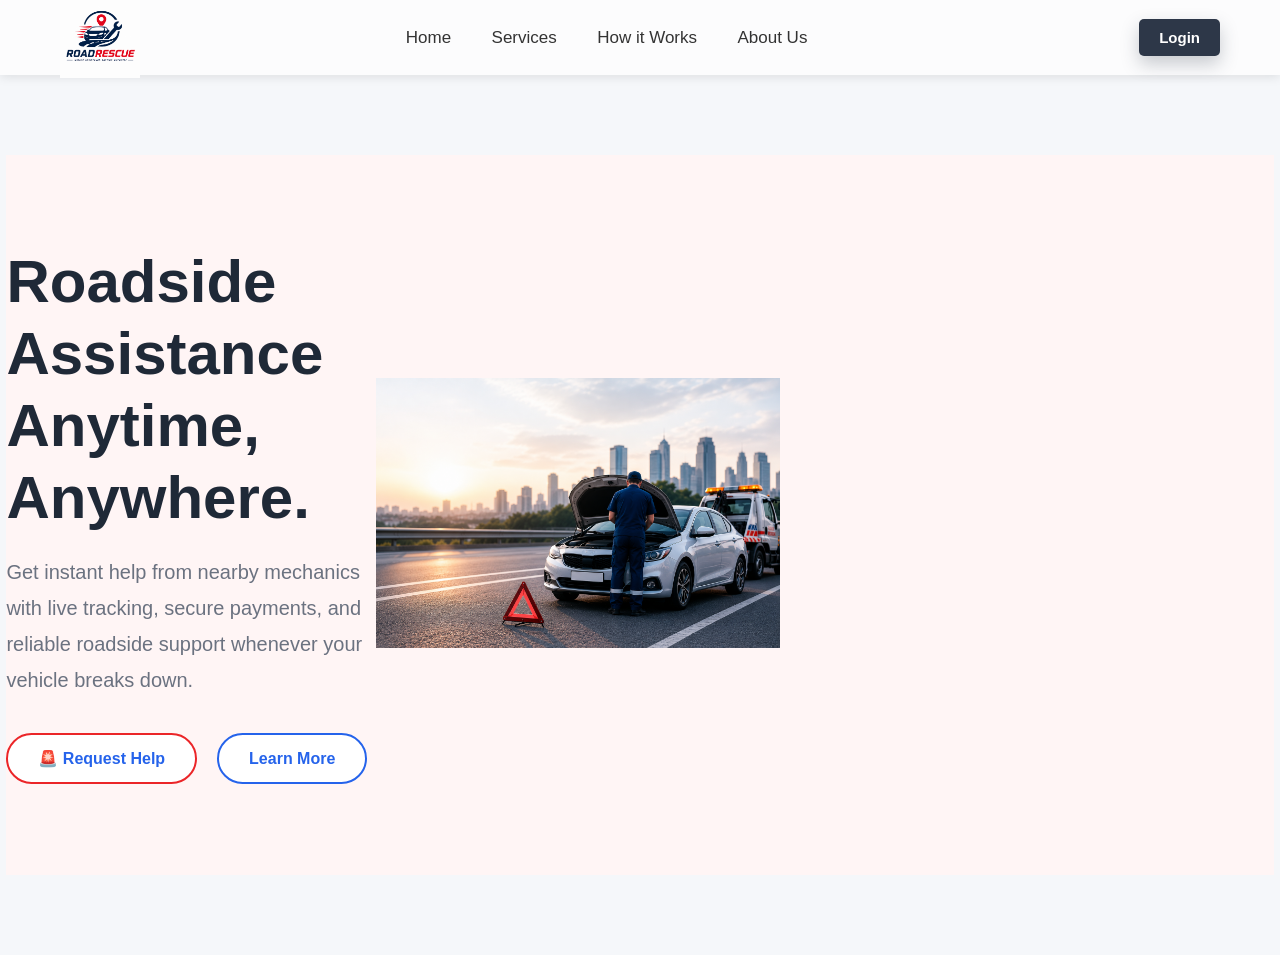
==== Index.html @ 271f8cce "Hero Section" ====
<!DOCTYPE html>
<html lang="en">

<head>
    <meta charset="UTF-8">
    <meta name="viewport" content="width=device-width, initial-scale=1.0">
    <title>RoadRescue</title>
    <link rel="stylesheet" href="style.css">
</head>

<body>
    <nav class="navbar">
        <div class="logo">
            <img src="Logo.png" alt="logo">
        </div>
        <div class="menu">
            <ul>
                <li><a href="Home">Home</a></li>
                <li><a href="#">Services</a></li>
                <li><a href="#">How it Works</a></li>
                <li><a href="#">About Us</a></li>

            </ul>
        </div>
        <div class="button">
            <button class="login">Login</button>
        </div>
    </nav>
    <section class="hero">
        <div class="hero-text">
            <h1>Roadside Assistance <br> Anytime, Anywhere.</h1>

            <p>
                Get instant help from nearby mechanics with live tracking,
                secure payments, and reliable roadside support whenever your
                vehicle breaks down.
            </p>

            <div class="hero-btns">
                <button class="help-btn">🚨 Request Help</button>
                <button class="learn-btn">Learn More</button>
            </div>

        </div>
        <div class="hero-img">
            <div class="hero-image">
                <img src="HeroSection.png" alt="Roadside Assistance">
            </div>
        </div>
    </section>
</body>

</html>
---- style.css ----
* {
    margin: 0;
    padding: 0;
    box-sizing: border-box;
    font-family: Arial, Helvetica, sans-serif;
}

body {
    background-color: #f5f7fa;
}

.navbar {

    width: 100%;
    height: 75px;
    background: #ffffffb3;
    display: flex;
    justify-content: space-between;
    align-items: center;
    padding: 0 60px;
    box-shadow: 0 2px 10px rgba(0, 0, 0, 0.1);
}

.navbar .logo {
    height: 80px;
    width: 24px;
    object-fit: cover;
    display: flex
}

.menu {
    display: flex;
    list-style: none;
    gap: 30px;
    /* Space between menu items */
    align-items: center;
}

.menu li {
    margin: 0 18px;
    display: inline;
}

.menu a {
    text-decoration: none;
    color: #333;
    font-size: 17px;
    transition: .3s;
}

.menu a:hover {
    color: #1565c0;
    text-decoration: underline;

}
.button button{
    padding:10px 20px;
    margin-left:10px;
    border:none;
    border-radius:5px;
    cursor:pointer;
    font-size:15px;
    transition:.3s;
}

.login{
    background:#2d3748;
    color:white;
    border:none;
    padding:14px 28px;
    border-radius:12px;
    font-size:16px;
    font-weight:600;
    cursor:pointer;
    transition:.3s;
    box-shadow:00 8px 18px rgba(45,55,72,0.25);
}

.login:hover{
    background:#1a202c;
    transform:scale(1.05);
}
.hero{
    width:99%;
    margin:80px auto;
    display:flex;
    justify-content:center;
    align-items:center;
    min-height:80vh;
    background-color: #FFF5F5;
}

.hero-text{
    width:50%;
}

.hero-text h1{
    font-size:60px;
    color:#1f2937;
    margin-bottom:20px;
    line-height:1.2;
}

.hero-text p{
    font-size:20px;
    color:#6b7280;
    line-height:1.8;
    margin-bottom:35px;
}

.hero-btns{
    display:flex;
    gap:20px;
}
.help-btn{
    padding:14px 30px;
    border:2px solid #eb2528;
    background:white;
    color:#2563eb;
    border-radius:40px;
    font-size:16px;
    font-weight:bold;
    cursor:pointer;
    transition:.3s;
}

.learn-btn{
    padding:14px 30px;
    border:2px solid #2563eb;
    background:white;
    color:#2563eb;
    border-radius:40px;
    font-size:16px;
    font-weight:bold;
    cursor:pointer;
    transition:.3s;
}

.learn-btn:hover{
    background:#2563eb;
    color:white;
}

.hero-image{
    width:45%;
}

.hero-image img{
    width:100%;
}
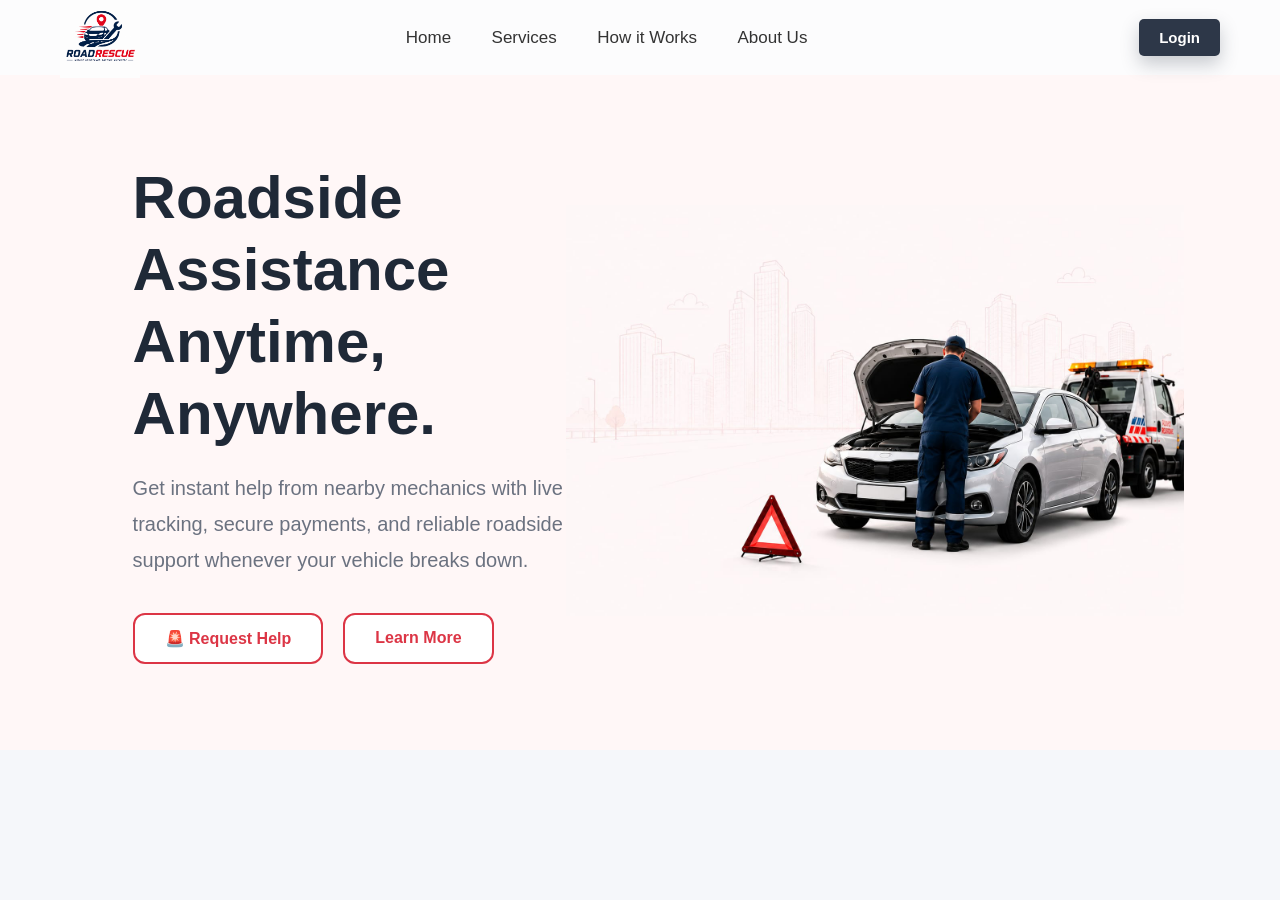
==== commit db2c2dea: "Hero section complete" ====
--- a/Index.html
+++ b/Index.html
@@ -44,7 +44,7 @@
         </div>
         <div class="hero-img">
             <div class="hero-image">
-                <img src="HeroSection.png" alt="Roadside Assistance">
+                <img src="HeroPic.jpeg" alt="Roadside Assistance">
             </div>
         </div>
     </section>
--- a/style.css
+++ b/style.css
@@ -53,98 +53,115 @@
     text-decoration: underline;
 
 }
-.button button{
-    padding:10px 20px;
-    margin-left:10px;
-    border:none;
-    border-radius:5px;
-    cursor:pointer;
-    font-size:15px;
-    transition:.3s;
+
+.button button {
+    padding: 10px 20px;
+    margin-left: 10px;
+    border: none;
+    border-radius: 5px;
+    cursor: pointer;
+    font-size: 15px;
+    transition: .3s;
 }
 
-.login{
-    background:#2d3748;
-    color:white;
-    border:none;
-    padding:14px 28px;
-    border-radius:12px;
-    font-size:16px;
-    font-weight:600;
-    cursor:pointer;
-    transition:.3s;
-    box-shadow:00 8px 18px rgba(45,55,72,0.25);
+.login {
+    background: #2d3748;
+    color: white;
+    border: none;
+    padding: 14px 28px;
+    border-radius: 12px;
+    font-size: 16px;
+    font-weight: 600;
+    cursor: pointer;
+    transition: .3s;
+    box-shadow: 00 8px 18px rgba(45, 55, 72, 0.25);
 }
 
-.login:hover{
-    background:#1a202c;
-    transform:scale(1.05);
-}
-.hero{
-    width:99%;
-    margin:80px auto;
-    display:flex;
-    justify-content:center;
-    align-items:center;
-    min-height:80vh;
-    background-color: #FFF5F5;
+.login:hover {
+    background: #1a202c;
+    transform: scale(1.05);
 }
 
-.hero-text{
-    width:50%;
+.hero {
+    width: 100%;
+    margin: auto;
+    padding: 50px;
+    display: flex;
+    justify-content: center;
+    align-items: center;
+    min-height: 75vh;
+    background-color: #fff7f7;
 }
 
-.hero-text h1{
-    font-size:60px;
-    color:#1f2937;
-    margin-bottom:20px;
-    line-height:1.2;
+.hero-text {
+    width: 85%;
+    margin-left: 7%;
 }
 
-.hero-text p{
-    font-size:20px;
-    color:#6b7280;
-    line-height:1.8;
-    margin-bottom:35px;
+.hero-text h1 {
+    font-size: 60px;
+    color: #1f2937;
+    margin-bottom: 20px;
+    line-height: 1.2;
 }
 
-.hero-btns{
-    display:flex;
-    gap:20px;
-}
-.help-btn{
-    padding:14px 30px;
-    border:2px solid #eb2528;
-    background:white;
-    color:#2563eb;
-    border-radius:40px;
-    font-size:16px;
-    font-weight:bold;
-    cursor:pointer;
-    transition:.3s;
+.hero-text p {
+    font-size: 20px;
+    color: #6b7280;
+    line-height: 1.8;
+    margin-bottom: 35px;
 }
 
-.learn-btn{
-    padding:14px 30px;
-    border:2px solid #2563eb;
-    background:white;
-    color:#2563eb;
-    border-radius:40px;
-    font-size:16px;
-    font-weight:bold;
-    cursor:pointer;
-    transition:.3s;
+.hero-btns {
+    display: flex;
+    gap: 20px;
 }
 
-.learn-btn:hover{
-    background:#2563eb;
-    color:white;
+.help-btn {
+
+    padding: 14px 30px;
+    border: 2px solid #DC3545;
+    background: white;
+    color: #DC3545;
+    border-radius: 12px;
+    font-size: 16px;
+    font-weight: bold;
+    cursor: pointer;
+    transition: .3s;
+
 }
 
-.hero-image{
-    width:45%;
+.learn-btn {
+
+    padding: 14px 30px;
+    border: 2px solid #DC3545;
+    background: white;
+    color: #DC3545;
+    border-radius: 12px;
+    font-size: 16px;
+    font-weight: bold;
+    cursor: pointer;
+    transition: .3s;
+
 }
 
-.hero-image img{
-    width:100%;
+.help-btn:hover {
+     background: #DC3545;
+     color: white;
+    transform: scale(1.05);
 }
+.learn-btn:hover {
+     background: #DC3545;
+     color: white;
+    transform: scale(1.05);
+}
+
+.hero-image {
+    
+    margin-right: 7%;
+}
+
+.hero-image img {
+    width: 100%;
+    object-fit: cover;
+}
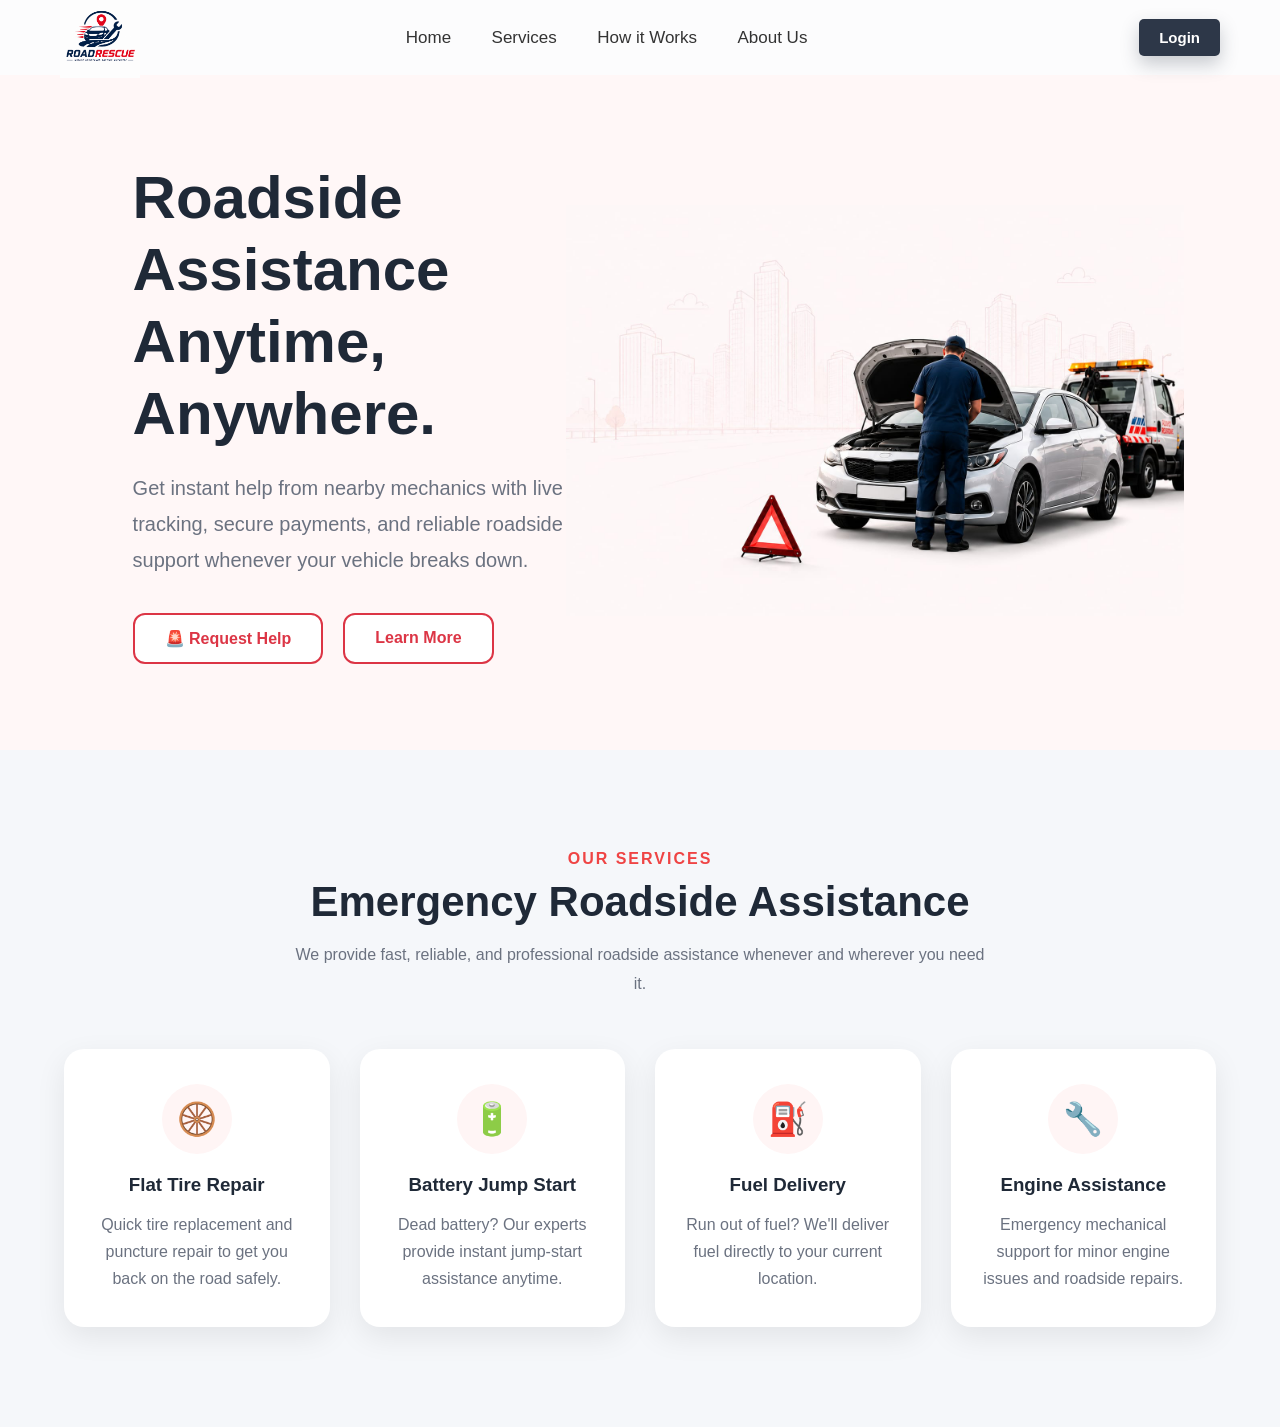
==== commit cc2395f5: "Service Section" ====
--- a/Index.html
+++ b/Index.html
@@ -48,6 +48,44 @@
             </div>
         </div>
     </section>
+    <section class="services">
+
+    <h4>OUR SERVICES</h4>
+    <h2>Emergency Roadside Assistance</h2>
+    <p class="subtitle">
+        We provide fast, reliable, and professional roadside assistance
+        whenever and wherever you need it.
+    </p>
+
+    <div class="service-container">
+
+        <div class="card">
+            <div class="icon">🛞</div>
+            <h3>Flat Tire Repair</h3>
+            <p>Quick tire replacement and puncture repair to get you back on the road safely.</p>
+        </div>
+
+        <div class="card">
+            <div class="icon">🔋</div>
+            <h3>Battery Jump Start</h3>
+            <p>Dead battery? Our experts provide instant jump-start assistance anytime.</p>
+        </div>
+
+        <div class="card">
+            <div class="icon">⛽</div>
+            <h3>Fuel Delivery</h3>
+            <p>Run out of fuel? We'll deliver fuel directly to your current location.</p>
+        </div>
+
+        <div class="card">
+            <div class="icon">🔧</div>
+            <h3>Engine Assistance</h3>
+            <p>Emergency mechanical support for minor engine issues and roadside repairs.</p>
+        </div>
+
+    </div>
+
+</section>
 </body>
 
 </html>
--- a/style.css
+++ b/style.css
@@ -164,4 +164,95 @@
 .hero-image img {
     width: 100%;
     object-fit: cover;
-}+}
+.services{
+    width:90%;
+    margin:100px auto;
+    text-align:center;
+}
+
+* .services h4{
+    color:#ef4444;
+    letter-spacing:2px;
+    margin-bottom:10px;
+}
+
+.services h2{
+    font-size:42px;
+    color:#1f2937;
+    margin-bottom:15px;
+}
+
+.subtitle{
+    color:#6b7280;
+    width:60%;
+    margin:auto;
+    line-height:1.8;
+    margin-bottom:50px;
+}
+
+.service-container{
+    display:grid;
+    grid-template-columns:repeat(4,1fr);
+    gap:30px;
+}
+
+.card{
+    background:white;
+    padding:35px 25px;
+    border-radius:20px;
+    box-shadow:0 10px 30px rgba(0,0,0,.08);
+    transition:.35s;
+    cursor:pointer;
+}
+
+.card:hover{
+    transform:translateY(-12px);
+    box-shadow:0 20px 40px rgba(239,68,68,.18);
+}
+
+.icon{
+    width:70px;
+    height:70px;
+    margin:auto;
+    background:#fff5f5;
+    border-radius:50%;
+    display:flex;
+    justify-content:center;
+    align-items:center;
+    font-size:32px;
+    margin-bottom:20px;
+}
+
+.card h3{
+    color:#1f2937;
+    margin-bottom:15px;
+}
+
+.card p{
+    color:#6b7280;
+    line-height:1.7;
+}
+@media(max-width:992px){
+
+.service-container{
+    grid-template-columns:repeat(2,1fr);
+}
+
+.subtitle{
+    width:90%;
+}
+
+}
+
+@media(max-width:600px){
+
+.service-container{
+    grid-template-columns:1fr;
+}
+
+.services h2{
+    font-size:32px;
+}
+
+} 
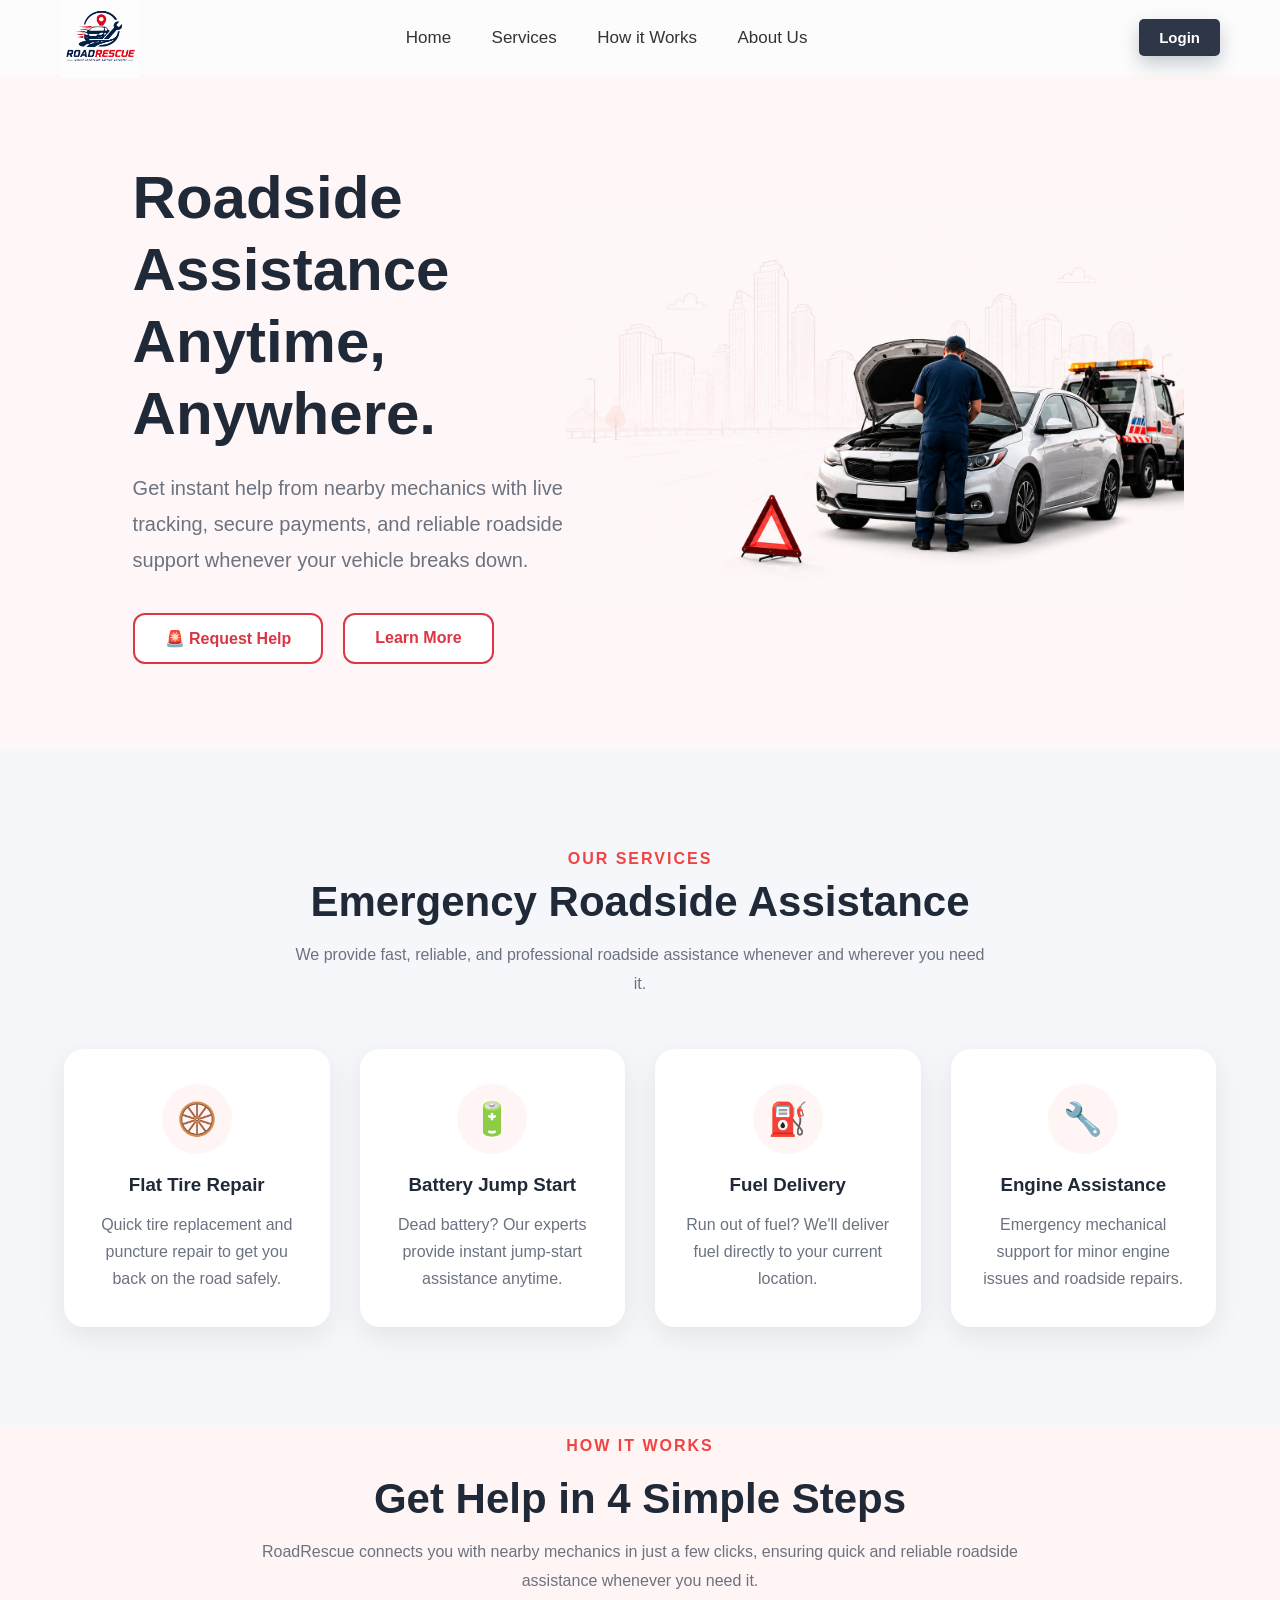
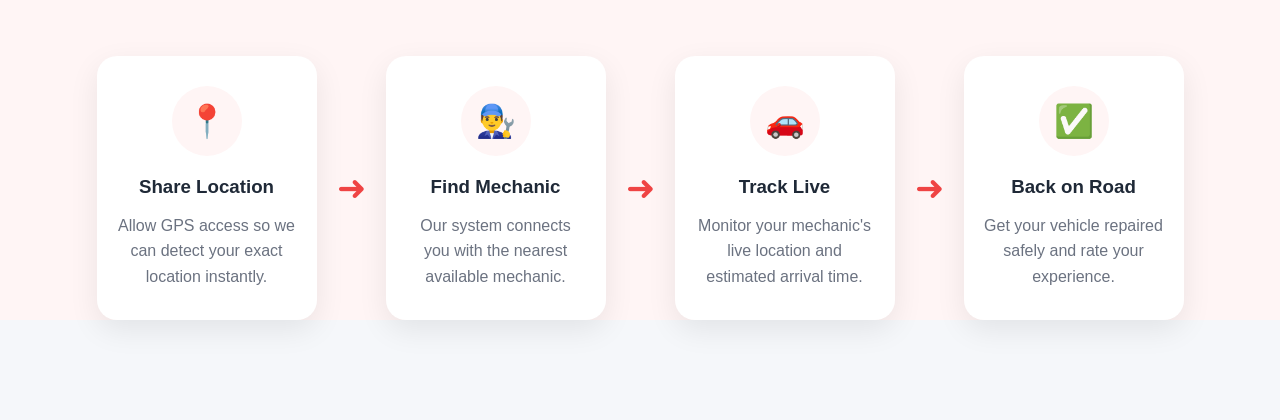
==== commit 8f916bbd: "How it work Section done" ====
--- a/Index.html
+++ b/Index.html
@@ -86,6 +86,51 @@
     </div>
 
 </section>
+<section class="how-it-works">
+
+    <h4>HOW IT WORKS</h4>
+    <h2>Get Help in 4 Simple Steps</h2>
+
+    <p class="how-subtitle">
+        RoadRescue connects you with nearby mechanics in just a few clicks,
+        ensuring quick and reliable roadside assistance whenever you need it.
+    </p>
+
+    <div class="steps">
+
+        <div class="step">
+            <div class="step-icon">📍</div>
+            <h3>Share Location</h3>
+            <p>Allow GPS access so we can detect your exact location instantly.</p>
+        </div>
+
+        <div class="arrow">➜</div>
+
+        <div class="step">
+            <div class="step-icon">👨‍🔧</div>
+            <h3>Find Mechanic</h3>
+            <p>Our system connects you with the nearest available mechanic.</p>
+        </div>
+
+        <div class="arrow">➜</div>
+
+        <div class="step">
+            <div class="step-icon">🚗</div>
+            <h3>Track Live</h3>
+            <p>Monitor your mechanic's live location and estimated arrival time.</p>
+        </div>
+
+        <div class="arrow">➜</div>
+
+        <div class="step">
+            <div class="step-icon">✅</div>
+            <h3>Back on Road</h3>
+            <p>Get your vehicle repaired safely and rate your experience.</p>
+        </div>
+
+    </div>
+
+</section>
 </body>
 
 </html>
--- a/style.css
+++ b/style.css
@@ -255,4 +255,80 @@
     font-size:32px;
 }
 
-} +} 
+.how-it-works{
+    width:100%;
+    margin:100px auto;
+    text-align:center;
+    background-color: #fff5f5;
+}
+
+.how-it-works h4{
+    color:#ef4444;
+    letter-spacing:2px;
+    margin-bottom:10px;
+    padding: 10px;
+}
+
+.how-it-works h2{
+    font-size:42px;
+    color:#1f2937;
+    margin-bottom:15px;
+}
+
+.how-subtitle{
+    width:60%;
+    margin:auto;
+    color:#6b7280;
+    line-height:1.8;
+    margin-bottom:60px;
+}
+
+.steps{
+    display:flex;
+    justify-content:center;
+    align-items:center;
+    gap:20px;
+    flex-wrap:wrap;
+}
+
+.step{
+    width:220px;
+    padding:30px 20px;
+    background:white;
+    border-radius:20px;
+    box-shadow:0 10px 30px rgba(0,0,0,.08);
+    transition:.3s;
+}
+
+.step:hover{
+    transform:translateY(-10px);
+}
+
+.step-icon{
+    width:70px;
+    height:70px;
+    background:#FFF5F5;
+    margin:auto;
+    border-radius:50%;
+    display:flex;
+    justify-content:center;
+    align-items:center;
+    font-size:32px;
+    margin-bottom:20px;
+}
+
+.step h3{
+    margin-bottom:15px;
+    color:#1f2937;
+}
+
+.step p{
+    color:#6b7280;
+    line-height:1.6;
+}
+
+.arrow{
+    font-size:35px;
+    color:#ef4444;
+}
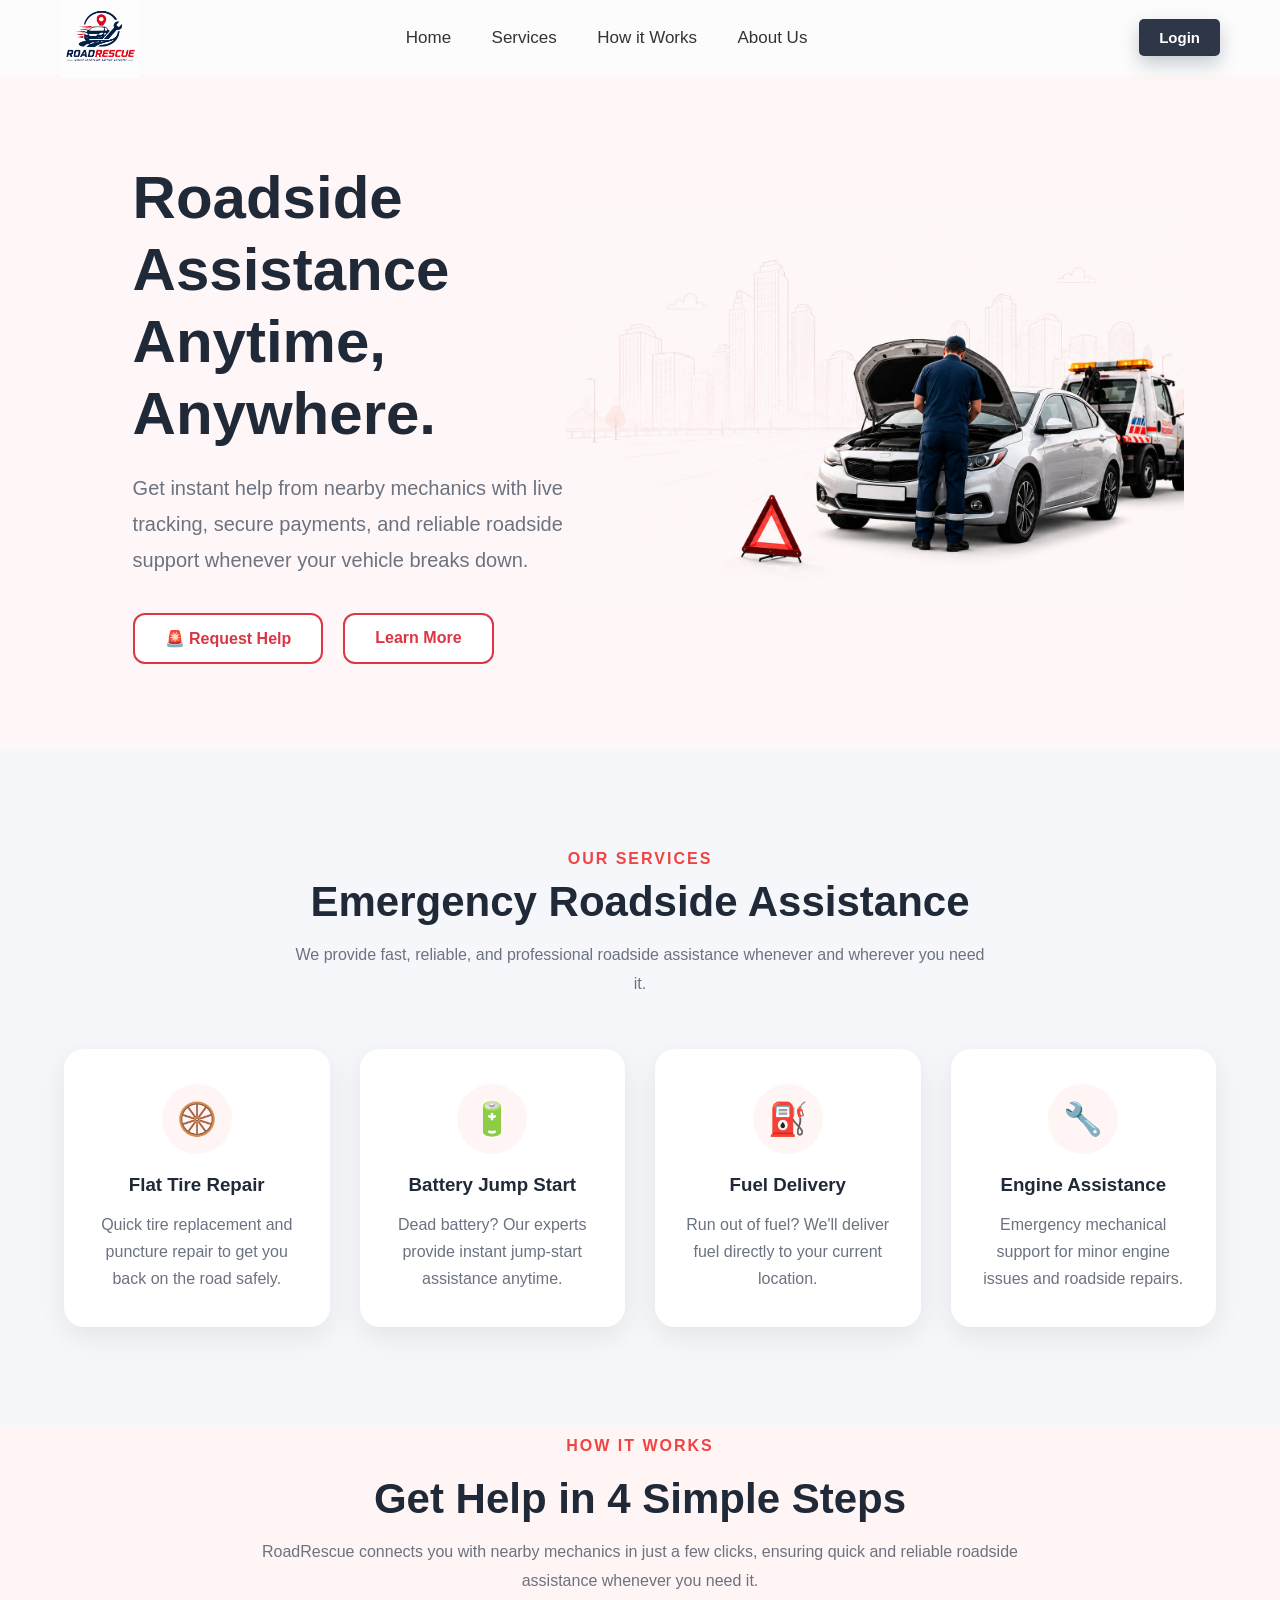
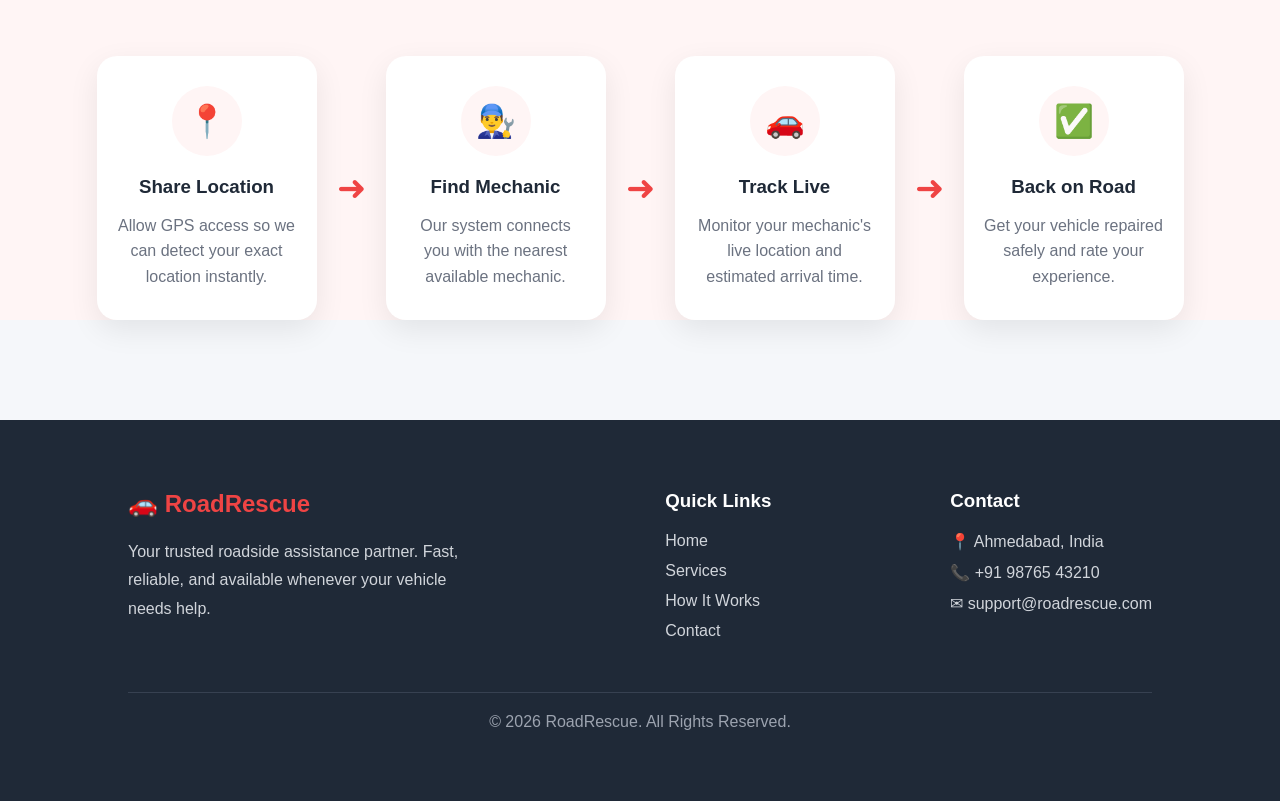
==== commit 77d10996: "Footer done" ====
--- a/Index.html
+++ b/Index.html
@@ -131,6 +131,51 @@
     </div>
 
 </section>
+<footer>
+
+    <div class="footer-container">
+
+        <div class="footer-about">
+
+            <h2>🚗 RoadRescue</h2>
+
+            <p>
+                Your trusted roadside assistance partner.
+                Fast, reliable, and available whenever your vehicle needs help.
+            </p>
+
+        </div>
+
+        <div class="footer-links">
+
+            <h3>Quick Links</h3>
+
+            <a href="#">Home</a>
+            <a href="#">Services</a>
+            <a href="#">How It Works</a>
+            <a href="#">Contact</a>
+
+        </div>
+
+        <div class="footer-contact">
+
+            <h3>Contact</h3>
+
+            <p>📍 Ahmedabad, India</p>
+            <p>📞 +91 98765 43210</p>
+            <p>✉ support@roadrescue.com</p>
+
+        </div>
+
+    </div>
+
+    <hr>
+
+    <p class="copyright">
+        © 2026 RoadRescue. All Rights Reserved.
+    </p>
+
+</footer>
 </body>
 
 </html>
--- a/style.css
+++ b/style.css
@@ -331,4 +331,70 @@
 .arrow{
     font-size:35px;
     color:#ef4444;
+}
+footer{
+    background:#1f2937;
+    color:white;
+    padding:70px 10%;
+    margin-top:100px;
+}
+
+.footer-container{
+    display:flex;
+    justify-content:space-between;
+    flex-wrap:wrap;
+    gap:50px;
+}
+
+.footer-about{
+    width:35%;
+}
+
+.footer-about h2{
+    color:#ef4444;
+    margin-bottom:20px;
+}
+
+.footer-about p{
+    color:#d1d5db;
+    line-height:1.8;
+}
+
+.footer-links,
+.footer-contact{
+    display:flex;
+    flex-direction:column;
+}
+
+.footer-links h3,
+.footer-contact h3{
+    margin-bottom:20px;
+}
+
+.footer-links a{
+    color:#d1d5db;
+    text-decoration:none;
+    margin-bottom:12px;
+    transition:.3s;
+}
+
+.footer-links a:hover{
+    color:#ef4444;
+}
+
+.footer-contact p{
+    color:#d1d5db;
+    margin-bottom:12px;
+}
+
+hr{
+    margin:40px 0 20px;
+    border:0;
+    height:1px;
+    background:#374151;
+}
+
+.copyright{
+    text-align:center;
+    color:#9ca3af;
 }
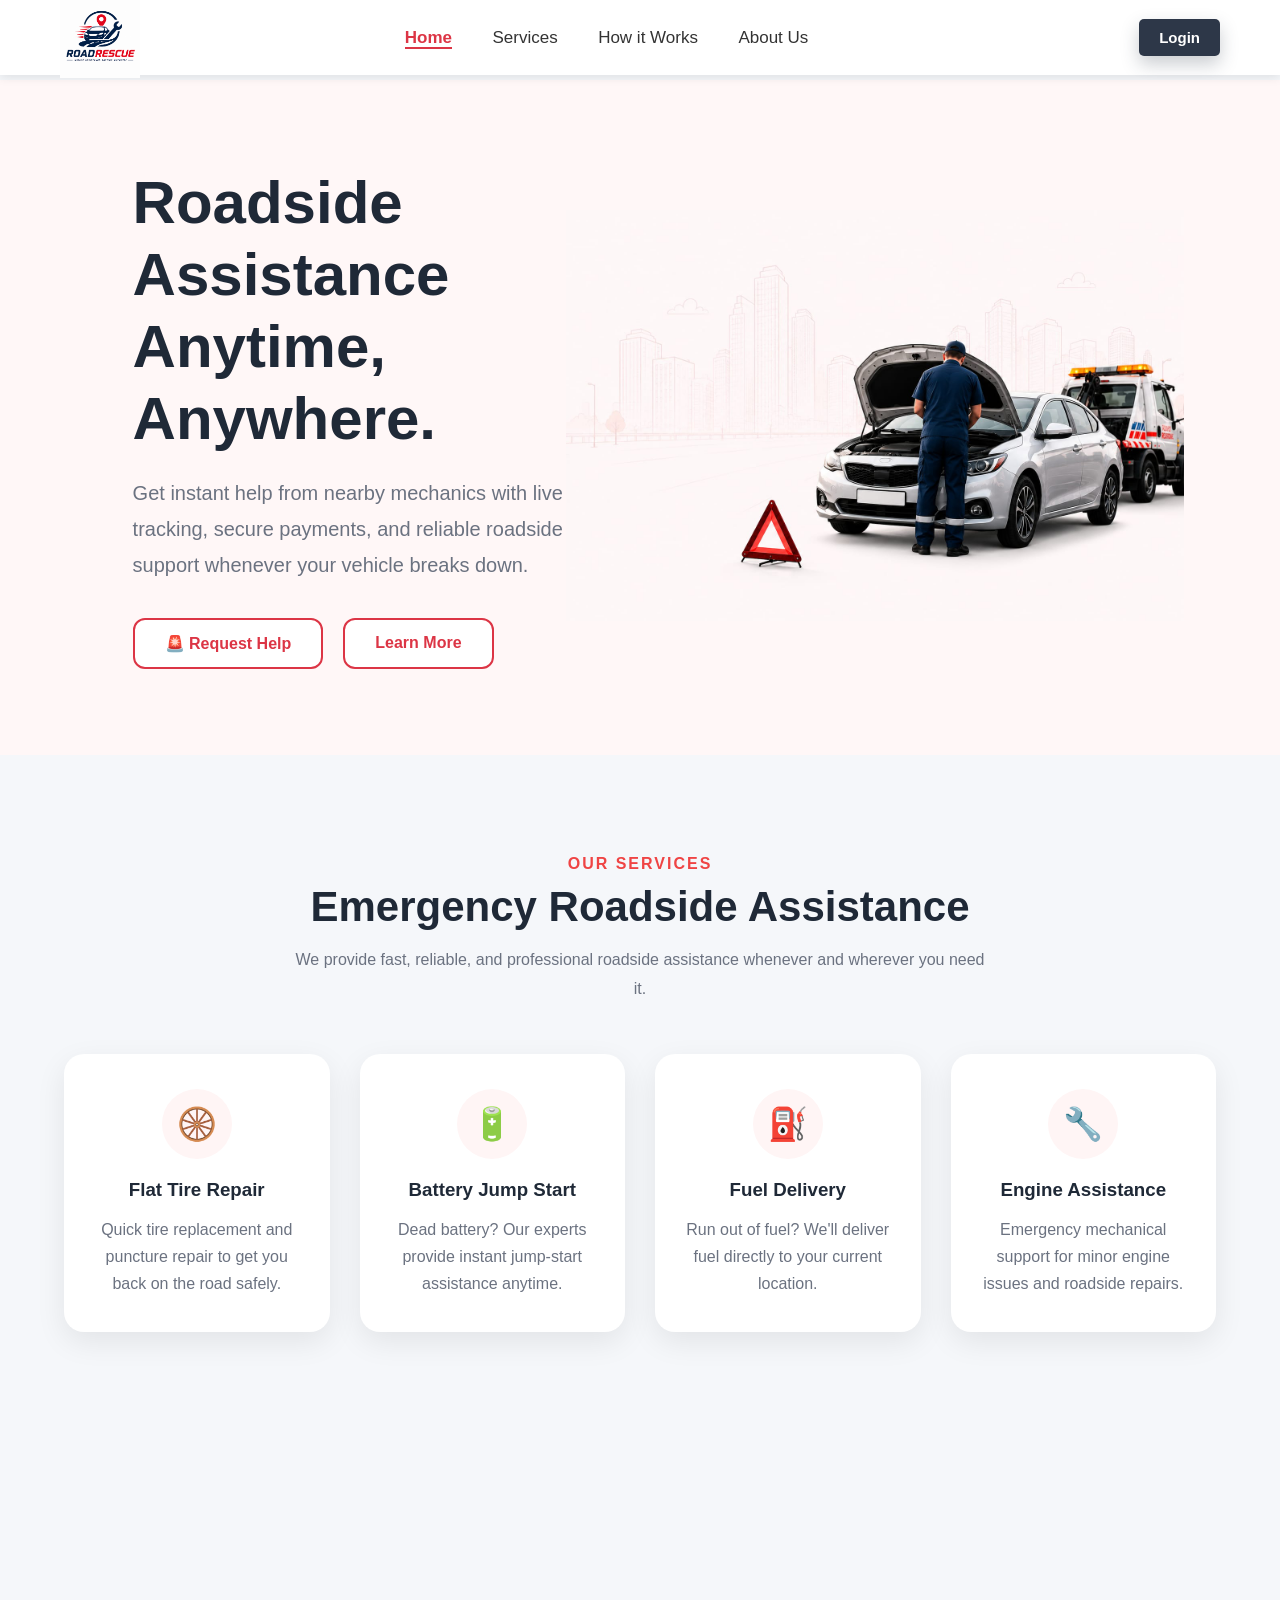
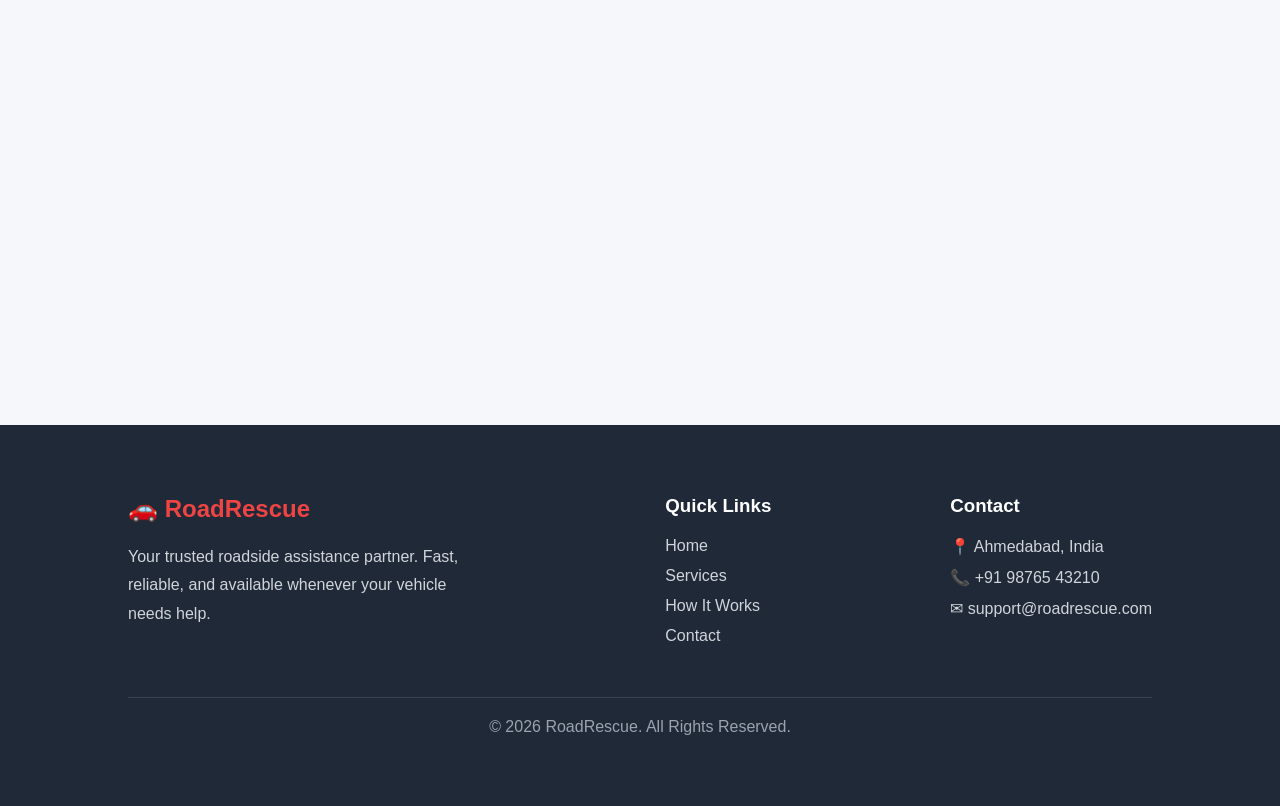
==== commit 65295543: "Script.js added" ====
--- a/Index.html
+++ b/Index.html
@@ -6,6 +6,7 @@
     <meta name="viewport" content="width=device-width, initial-scale=1.0">
     <title>RoadRescue</title>
     <link rel="stylesheet" href="style.css">
+    <link rel="stylesheet" href="https://unpkg.com/aos@2.3.4/dist/aos.css">
 </head>
 
 <body>
@@ -15,10 +16,10 @@
         </div>
         <div class="menu">
             <ul>
-                <li><a href="Home">Home</a></li>
-                <li><a href="#">Services</a></li>
-                <li><a href="#">How it Works</a></li>
-                <li><a href="#">About Us</a></li>
+                <li><a href="#home">Home</a></li>
+                <li><a href="#services">Services</a></li>
+                <li><a href="#how-it-works">How it Works</a></li>
+                <li><a href="#contact">About Us</a></li>
 
             </ul>
         </div>
@@ -26,7 +27,7 @@
             <button class="login">Login</button>
         </div>
     </nav>
-    <section class="hero">
+    <section class="hero" id="home" data-aos="fade-up">
         <div class="hero-text">
             <h1>Roadside Assistance <br> Anytime, Anywhere.</h1>
 
@@ -48,7 +49,7 @@
             </div>
         </div>
     </section>
-    <section class="services">
+    <section class="services" id="services" data-aos="fade-up">
 
     <h4>OUR SERVICES</h4>
     <h2>Emergency Roadside Assistance</h2>
@@ -59,25 +60,25 @@
 
     <div class="service-container">
 
-        <div class="card">
+        <div class="card" data-aos="zoom-in">
             <div class="icon">🛞</div>
             <h3>Flat Tire Repair</h3>
             <p>Quick tire replacement and puncture repair to get you back on the road safely.</p>
         </div>
 
-        <div class="card">
+        <div class="card" data-aos="zoom-in">
             <div class="icon">🔋</div>
             <h3>Battery Jump Start</h3>
             <p>Dead battery? Our experts provide instant jump-start assistance anytime.</p>
         </div>
 
-        <div class="card">
+        <div class="card" data-aos="zoom-in">
             <div class="icon">⛽</div>
             <h3>Fuel Delivery</h3>
             <p>Run out of fuel? We'll deliver fuel directly to your current location.</p>
         </div>
 
-        <div class="card">
+        <div class="card" data-aos="zoom-in">
             <div class="icon">🔧</div>
             <h3>Engine Assistance</h3>
             <p>Emergency mechanical support for minor engine issues and roadside repairs.</p>
@@ -86,7 +87,7 @@
     </div>
 
 </section>
-<section class="how-it-works">
+<section class="how-it-works" id="how-it-works" data-aos="flip-left">
 
     <h4>HOW IT WORKS</h4>
     <h2>Get Help in 4 Simple Steps</h2>
@@ -131,7 +132,7 @@
     </div>
 
 </section>
-<footer>
+<footer id="contact"  data-aos="fade-up">
 
     <div class="footer-container">
 
@@ -176,6 +177,12 @@
     </p>
 
 </footer>
+<script src="https://unpkg.com/aos@2.3.4/dist/aos.js"></script>
+<script>
+    AOS.init();
+</script>
+
+<script src="script.js"></script>
 </body>
 
 </html>
--- a/style.css
+++ b/style.css
@@ -5,20 +5,31 @@
     font-family: Arial, Helvetica, sans-serif;
 }
 
+html {
+    scroll-behavior: smooth;
+}
+
 body {
     background-color: #f5f7fa;
 }
 
+section[id], footer[id] {
+    scroll-margin-top: 90px;
+}
+
 .navbar {
-
+    position: fixed;
+    top: 0;
+    left: 0;
     width: 100%;
     height: 75px;
-    background: #ffffffb3;
+    background: rgba(255, 255, 255, 0.95);
     display: flex;
     justify-content: space-between;
     align-items: center;
     padding: 0 60px;
     box-shadow: 0 2px 10px rgba(0, 0, 0, 0.1);
+    z-index: 1000;
 }
 
 .navbar .logo {
@@ -52,6 +63,11 @@
     color: #1565c0;
     text-decoration: underline;
 
+}
+
+.menu a.active {
+    color: #1565c0;
+    font-weight: 600;
 }
 
 .button button {
@@ -84,7 +100,7 @@
 
 .hero {
     width: 100%;
-    margin: auto;
+    margin:  80px auto;
     padding: 50px;
     display: flex;
     justify-content: center;
@@ -397,4 +413,9 @@
 .copyright{
     text-align:center;
     color:#9ca3af;
+}
+.menu a.active {
+    color: #DC3545;
+    font-weight: bold;
+    border-bottom: 2px solid #DC3545;
 }
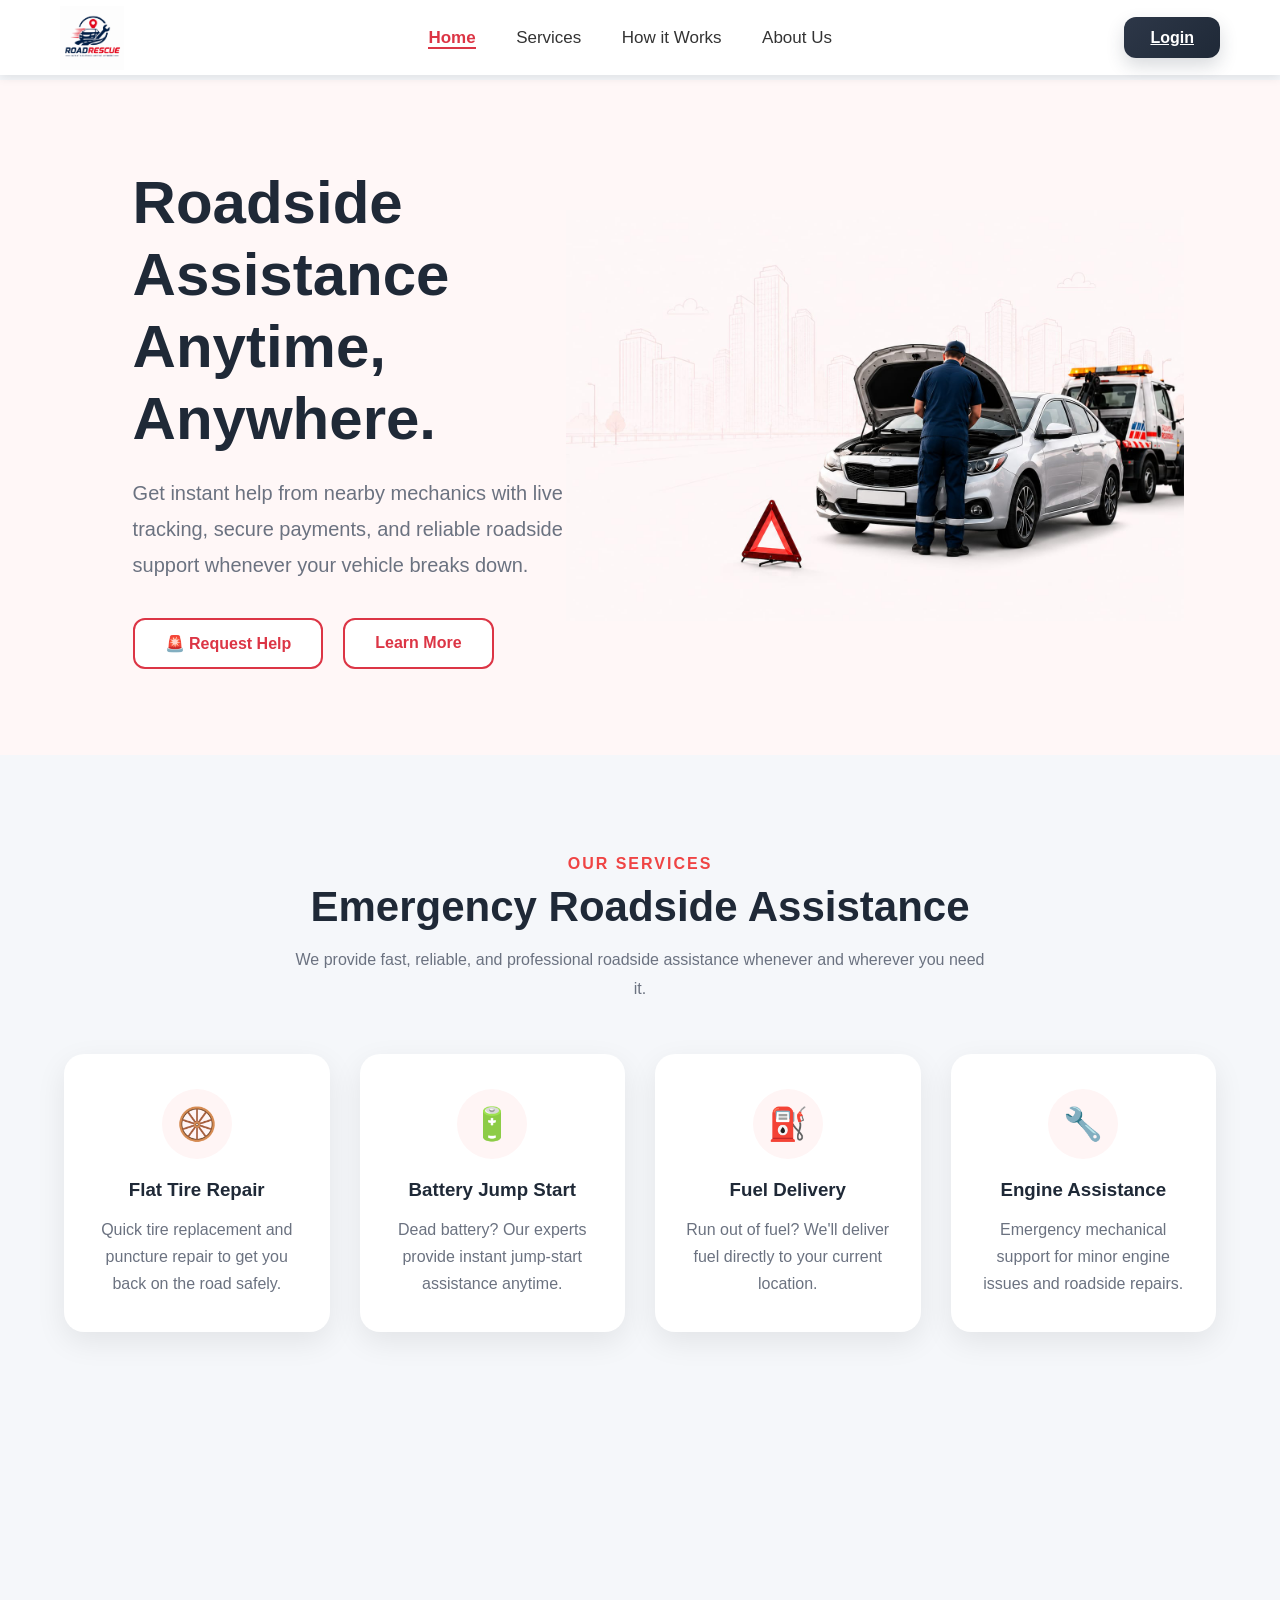
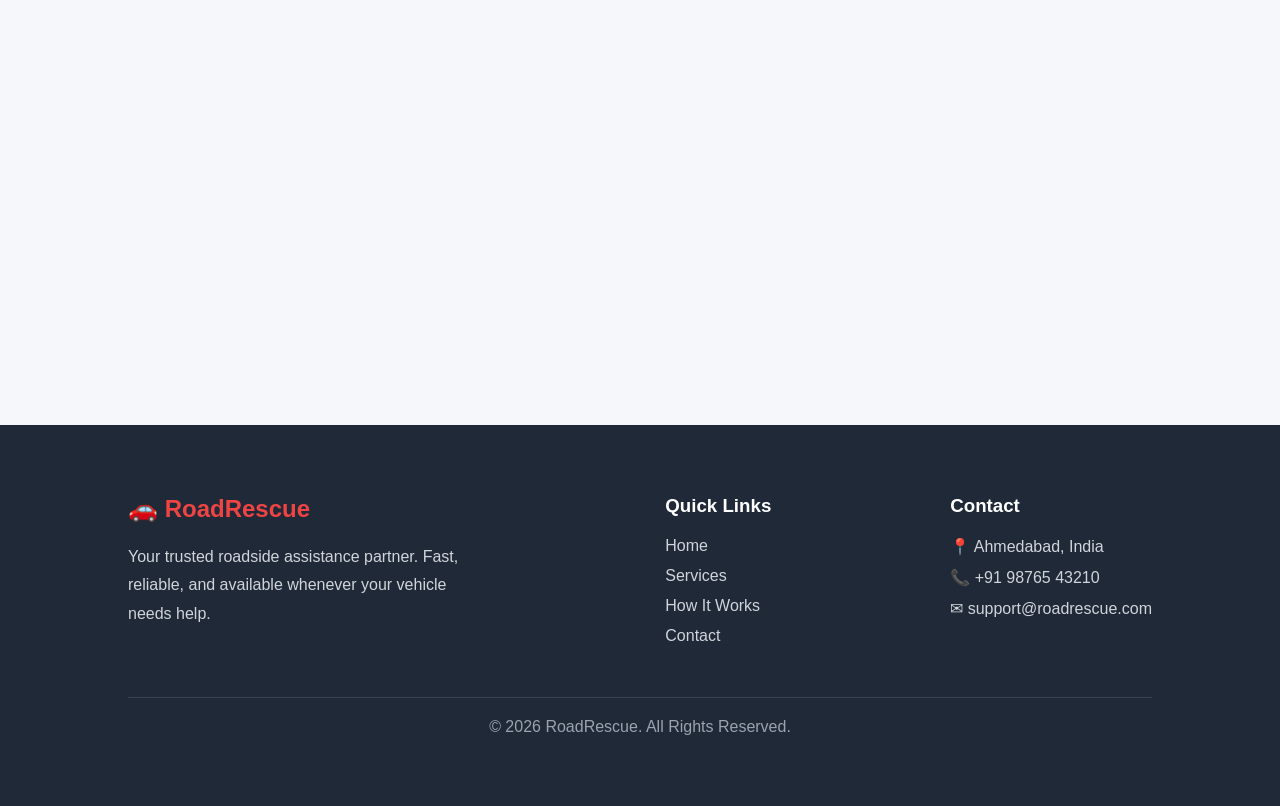
==== commit ec39b763: "Login page added" ====
--- a/Index.html
+++ b/Index.html
@@ -5,14 +5,14 @@
     <meta charset="UTF-8">
     <meta name="viewport" content="width=device-width, initial-scale=1.0">
     <title>RoadRescue</title>
-    <link rel="stylesheet" href="style.css">
+    <link rel="stylesheet" href="css/style.css">
     <link rel="stylesheet" href="https://unpkg.com/aos@2.3.4/dist/aos.css">
 </head>
 
 <body>
     <nav class="navbar">
         <div class="logo">
-            <img src="Logo.png" alt="logo">
+            <img src="images/Logo.png" alt="logo">
         </div>
         <div class="menu">
             <ul>
@@ -24,7 +24,7 @@
             </ul>
         </div>
         <div class="button">
-            <button class="login">Login</button>
+           <a href="login.html" class="login">Login</a>
         </div>
     </nav>
     <section class="hero" id="home" data-aos="fade-up">
@@ -44,8 +44,8 @@
 
         </div>
         <div class="hero-img">
-            <div class="hero-image">
-                <img src="HeroPic.jpeg" alt="Roadside Assistance">
+                <div class="hero-image">
+                <img src="images/HeroPic.jpeg" alt="Roadside Assistance">
             </div>
         </div>
     </section>
@@ -182,7 +182,7 @@
     AOS.init();
 </script>
 
-<script src="script.js"></script>
+<script src="js/script.js"></script>
 </body>
 
 </html>
--- a/css/style.css
+++ b/css/style.css
@@ -0,0 +1,443 @@
+* {
+    margin: 0;
+    padding: 0;
+    box-sizing: border-box;
+    font-family: Arial, Helvetica, sans-serif;
+}
+
+html {
+    scroll-behavior: smooth;
+}
+
+body {
+    background-color: #f5f7fa;
+}
+
+section[id], footer[id] {
+    scroll-margin-top: 90px;
+}
+
+.navbar {
+    position: fixed;
+    top: 0;
+    left: 0;
+    width: 100%;
+    height: 75px;
+    background: rgba(255, 255, 255, 0.95);
+    display: flex;
+    justify-content: space-between;
+    align-items: center;
+    padding: 0 60px;
+    box-shadow: 0 2px 10px rgba(0, 0, 0, 0.1);
+    z-index: 1000;
+}
+
+.navbar .logo {
+    /* display: flex; */
+    align-items: center;
+    height: 64px;
+    width: auto;
+    padding-right: 12px;
+}
+
+.navbar .logo img {
+    height: 100%;
+    width: auto;
+    display: block;
+    object-fit: contain;
+}
+
+.menu {
+    display: flex;
+    list-style: none;
+    gap: 30px;
+    /* Space between menu items */
+    align-items: center;
+}
+
+.menu li {
+    margin: 0 18px;
+    display: inline;
+}
+
+.menu a {
+    text-decoration: none;
+    color: #333;
+    font-size: 17px;
+    transition: .3s;
+}
+
+.menu a:hover {
+    color: #1565c0;
+    text-decoration: underline;
+
+}
+
+.menu a.active {
+    color: #1565c0;
+    font-weight: 600;
+}
+
+/* .button button {
+    padding: 10px 20px;
+    margin-left: 10px;
+    border: none;
+    border-radius: 5px;
+    cursor: pointer;
+    font-size: 15px;
+    transition: .3s;
+} */
+
+.login {
+    background: linear-gradient(135deg, #2d3748 0%, #1f2937 100%);
+    color: #ffffff;
+    border: none;
+    padding: 12px 26px;
+    border-radius: 12px;
+    font-size: 16px;
+    font-weight: 700;
+    cursor: pointer;
+    transition: transform 200ms ease, box-shadow 200ms ease, opacity 160ms ease;
+    box-shadow: 0 8px 18px rgba(45, 55, 72, 0.18);
+}
+.login a{
+    color: inherit;
+    text-decoration: none;
+}
+
+.login:hover {
+    transform: translateY(-2px) scale(1.02);
+    box-shadow: 0 12px 24px rgba(45, 55, 72, 0.22);
+}
+
+.login:active {
+    transform: translateY(0) scale(0.99);
+    opacity: 0.98;
+}
+
+.login:focus {
+    outline: 3px solid rgba(21,101,192,0.12);
+    outline-offset: 4px;
+}
+
+.hero {
+    width: 100%;
+    margin:  80px auto;
+    padding: 50px;
+    display: flex;
+    justify-content: center;
+    align-items: center;
+    min-height: 75vh;
+    background-color: #fff7f7;
+}
+
+.hero-text {
+    width: 85%;
+    margin-left: 7%;
+}
+
+.hero-text h1 {
+    font-size: 60px;
+    color: #1f2937;
+    margin-bottom: 20px;
+    line-height: 1.2;
+}
+
+.hero-text p {
+    font-size: 20px;
+    color: #6b7280;
+    line-height: 1.8;
+    margin-bottom: 35px;
+}
+
+.hero-btns {
+    display: flex;
+    gap: 20px;
+}
+
+.help-btn {
+
+    padding: 14px 30px;
+    border: 2px solid #DC3545;
+    background: white;
+    color: #DC3545;
+    border-radius: 12px;
+    font-size: 16px;
+    font-weight: bold;
+    cursor: pointer;
+    transition: .3s;
+
+}
+
+.learn-btn {
+
+    padding: 14px 30px;
+    border: 2px solid #DC3545;
+    background: white;
+    color: #DC3545;
+    border-radius: 12px;
+    font-size: 16px;
+    font-weight: bold;
+    cursor: pointer;
+    transition: .3s;
+
+}
+
+.help-btn:hover {
+     background: #DC3545;
+     color: white;
+    transform: scale(1.05);
+}
+.learn-btn:hover {
+     background: #DC3545;
+     color: white;
+    transform: scale(1.05);
+}
+
+.hero-image {
+    
+    margin-right: 7%;
+}
+
+.hero-image img {
+    width: 100%;
+    object-fit: cover;
+}
+.services{
+    width:90%;
+    margin:100px auto;
+    text-align:center;
+}
+
+* .services h4{
+    color:#ef4444;
+    letter-spacing:2px;
+    margin-bottom:10px;
+}
+
+.services h2{
+    font-size:42px;
+    color:#1f2937;
+    margin-bottom:15px;
+}
+
+.subtitle{
+    color:#6b7280;
+    width:60%;
+    margin:auto;
+    line-height:1.8;
+    margin-bottom:50px;
+}
+
+.service-container{
+    display:grid;
+    grid-template-columns:repeat(4,1fr);
+    gap:30px;
+}
+
+.card{
+    background:white;
+    padding:35px 25px;
+    border-radius:20px;
+    box-shadow:0 10px 30px rgba(0,0,0,.08);
+    transition:.35s;
+    cursor:pointer;
+}
+
+.card:hover{
+    transform:translateY(-12px);
+    box-shadow:0 20px 40px rgba(239,68,68,.18);
+}
+
+.icon{
+    width:70px;
+    height:70px;
+    margin:auto;
+    background:#fff5f5;
+    border-radius:50%;
+    display:flex;
+    justify-content:center;
+    align-items:center;
+    font-size:32px;
+    margin-bottom:20px;
+}
+
+.card h3{
+    color:#1f2937;
+    margin-bottom:15px;
+}
+
+.card p{
+    color:#6b7280;
+    line-height:1.7;
+}
+@media(max-width:992px){
+
+.service-container{
+    grid-template-columns:repeat(2,1fr);
+}
+
+.subtitle{
+    width:90%;
+}
+
+}
+
+@media(max-width:600px){
+
+.service-container{
+    grid-template-columns:1fr;
+}
+
+.services h2{
+    font-size:32px;
+}
+
+} 
+.how-it-works{
+    width:100%;
+    margin:100px auto;
+    text-align:center;
+    background-color: #fff5f5;
+}
+
+.how-it-works h4{
+    color:#ef4444;
+    letter-spacing:2px;
+    margin-bottom:10px;
+    padding: 10px;
+}
+
+.how-it-works h2{
+    font-size:42px;
+    color:#1f2937;
+    margin-bottom:15px;
+}
+
+.how-subtitle{
+    width:60%;
+    margin:auto;
+    color:#6b7280;
+    line-height:1.8;
+    margin-bottom:60px;
+}
+
+.steps{
+    display:flex;
+    justify-content:center;
+    align-items:center;
+    gap:20px;
+    flex-wrap:wrap;
+}
+
+.step{
+    width:220px;
+    padding:30px 20px;
+    background:white;
+    border-radius:20px;
+    box-shadow:0 10px 30px rgba(0,0,0,.08);
+    transition:.3s;
+}
+
+.step:hover{
+    transform:translateY(-10px);
+}
+
+.step-icon{
+    width:70px;
+    height:70px;
+    background:#FFF5F5;
+    margin:auto;
+    border-radius:50%;
+    display:flex;
+    justify-content:center;
+    align-items:center;
+    font-size:32px;
+    margin-bottom:20px;
+}
+
+.step h3{
+    margin-bottom:15px;
+    color:#1f2937;
+}
+
+.step p{
+    color:#6b7280;
+    line-height:1.6;
+}
+
+.arrow{
+    font-size:35px;
+    color:#ef4444;
+}
+footer{
+    background:#1f2937;
+    color:white;
+    padding:70px 10%;
+    margin-top:100px;
+}
+
+.footer-container{
+    display:flex;
+    justify-content:space-between;
+    flex-wrap:wrap;
+    gap:50px;
+}
+
+.footer-about{
+    width:35%;
+}
+
+.footer-about h2{
+    color:#ef4444;
+    margin-bottom:20px;
+}
+
+.footer-about p{
+    color:#d1d5db;
+    line-height:1.8;
+}
+
+.footer-links,
+.footer-contact{
+    display:flex;
+    flex-direction:column;
+}
+
+.footer-links h3,
+.footer-contact h3{
+    margin-bottom:20px;
+}
+
+.footer-links a{
+    color:#d1d5db;
+    text-decoration:none;
+    margin-bottom:12px;
+    transition:.3s;
+}
+
+.footer-links a:hover{
+    color:#ef4444;
+}
+
+.footer-contact p{
+    color:#d1d5db;
+    margin-bottom:12px;
+}
+
+hr{
+    margin:40px 0 20px;
+    border:0;
+    height:1px;
+    background:#374151;
+}
+
+.copyright{
+    text-align:center;
+    color:#9ca3af;
+}
+.menu a.active {
+    color: #DC3545;
+    font-weight: bold;
+    border-bottom: 2px solid #DC3545;
+}
